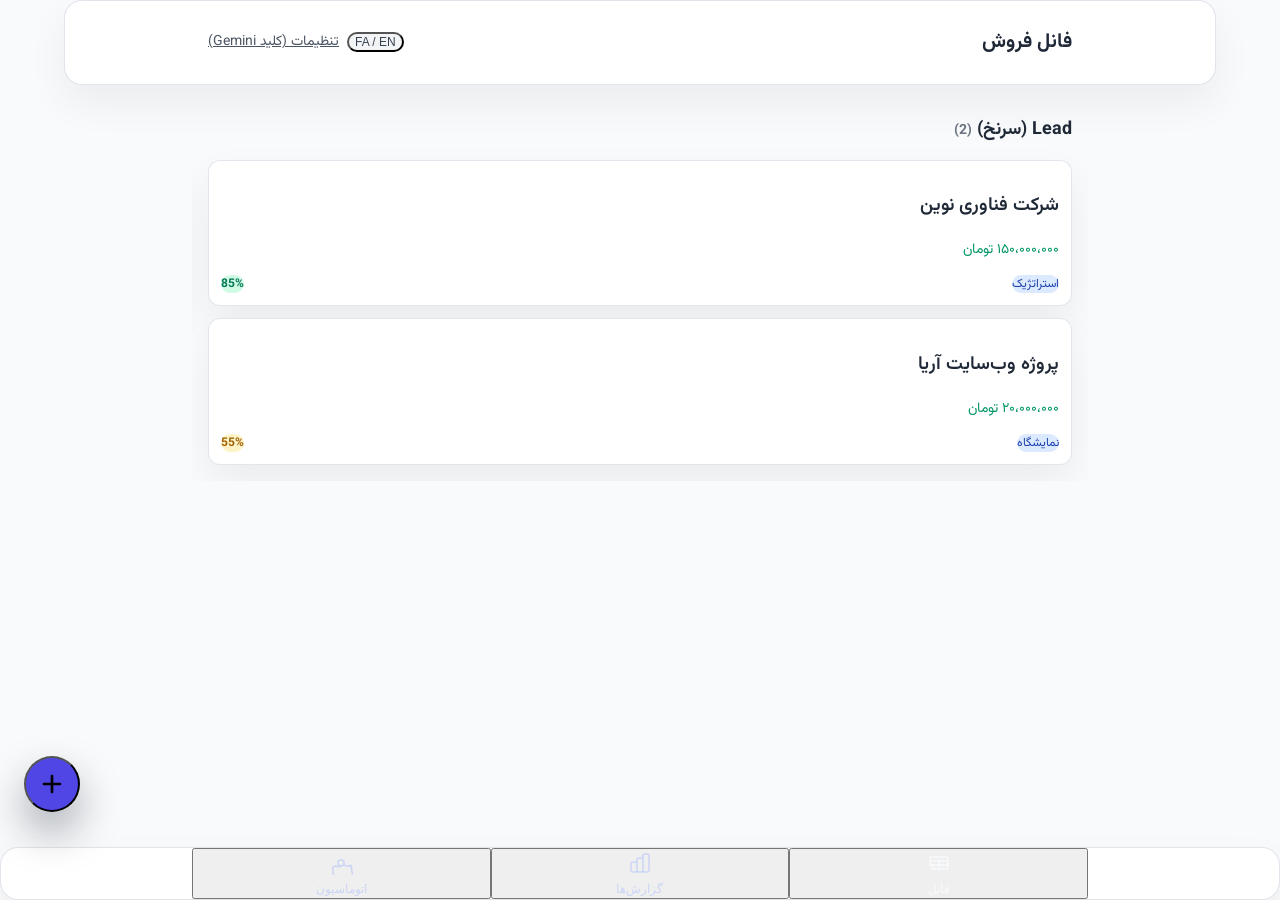
==== app.html @ be96ae7d "Update README.md to include detailed descriptions in Persian and English for Zeno CRM, highlighting " ====
<!DOCTYPE html>
<html lang="fa" dir="rtl">
<head>
    <meta charset="UTF-8">
    <meta name="viewport" content="width=device-width, initial-scale=1.0">
    <title>Zeno CRM</title>
    <link href="app.css" rel="stylesheet">
    <link href="https://fonts.googleapis.com/css2?family=Vazirmatn:wght@400;500;700&display=swap" rel="stylesheet">
</head>
<body class="bg-gray-50 text-gray-800">

    <div id="app" class="pb-20">
        <div id="main-app-view" class="page active">
            <header class="bg-white bg-white-80 backdrop-blur-sm sticky top-0 z-20 border-b border-gray-200">
                <div class="max-w-4xl mx-auto px-4 py-3 flex justify-between items-center">
                    <h1 id="header-title" class="text-xl font-bold text-gray-800">فانل فروش</h1>
                    <div class="flex items-center gap-2">
                        <button id="lang-toggle" class="text-xs px-2 py-1 rounded-full bg-gray-100 text-gray-700">
                            FA / EN
                        </button>
                        <a href="#" id="link-settings" class="text-sm text-gray-600 hover:text-gray-800">
                            تنظیمات (کلید Gemini)
                        </a>
                    </div>
                </div>
            </header>

            <main class="max-w-4xl mx-auto">
                <div id="page-funnel" class="page active">
                    <div class="kanban-container" id="kanban-container"></div>
                    <div class="flex justify-center mt-4 space-x-2 space-x-reverse" id="kanban-dots"></div>
                </div>
                <div id="page-reports" class="page">
                    <div class="p-4 space-y-8">
                        <div class="bg-white p-4 rounded-lg shadow-sm border"><h3 class="font-bold mb-4">فروش ماه جاری</h3><div class="chart-container"><canvas id="salesChart"></canvas></div><p id="reports-no-chart" class="text-sm text-gray-500" style="display:none;">نمودارها با Chart.js نمایش داده می‌شوند. فایل lib/chart.min.js را اضافه کنید.</p></div>
                        <div class="bg-white p-4 rounded-lg shadow-sm border"><h3 class="font-bold mb-4">دلایل شکست معاملات</h3><div class="chart-container"><canvas id="lossReasonChart"></canvas></div></div>
                        <div class="bg-white p-4 rounded-lg shadow-sm border"><h3 class="font-bold mb-4">مشتریان برتر</h3><div class="chart-container"><canvas id="topCustomersChart"></canvas></div></div>
                    </div>
                </div>
                <div id="page-automations" class="page">
                    <div class="p-4 space-y-6">
                        <div class="bg-white p-4 rounded-lg shadow-sm border">
                            <h3 class="font-bold text-lg mb-4">✨ دستیار هوشمند نوشتن</h3>
                            <p class="text-sm text-gray-600 mb-4">یک متن حرفه‌ای برای پیگیری مشتری از هوش مصنوعی دریافت کنید.</p>
                            <button id="generate-followup-btn" class="w-full bg-indigo-600 text-white font-semibold py-2 px-4 rounded-lg hover:bg-indigo-700 transition-colors">پیشنهاد متن پیگیری</button>
                            <div id="gemini-followup-output" class="mt-4 p-3 bg-gray-100 rounded-lg text-sm" style="display: none;"></div>
                        </div>
                    </div>
                </div>
            </main>

            <button id="fab-add-deal" class="fab bg-indigo-600 text-white w-14 h-14 rounded-full flex items-center justify-center hover:bg-indigo-700 transition-colors active:scale-95">
                <svg class="w-8 h-8" fill="none" stroke="currentColor" viewBox="0 0 24 24"><path stroke-linecap="round" stroke-linejoin="round" stroke-width="2" d="M12 6v6m0 0v6m0-6h6m-6 0H6"></path></svg>
            </button>

            <nav class="fixed bottom-0 right-0 left-0 bg-white bg-white-80 backdrop-blur-sm border-t border-gray-200 z-20">
                <div class="max-w-4xl mx-auto flex justify-around">
                    <button data-page="funnel" class="tab-button flex-1 py-2 px-1 text-center text-sm active-tab">
                        <svg class="tab-icon mx-auto" fill="none" viewBox="0 0 24 24" stroke="currentColor"><path stroke-linecap="round" stroke-linejoin="round" d="M3 10h18M3 14h18m-9-4v8m-7 0h14a2 2 0 002-2V8a2 2 0 00-2-2H5a2 2 0 00-2 2v4a2 2 0 002 2z"></path></svg>
                        <span class="mt-1 block">فانل</span>
                    </button>
                    <button data-page="reports" class="tab-button flex-1 py-2 px-1 text-center text-gray-500 text-sm">
                        <svg class="tab-icon mx-auto" fill="none" viewBox="0 0 24 24" stroke="currentColor"><path stroke-linecap="round" stroke-linejoin="round" d="M9 19v-6a2 2 0 00-2-2H5a2 2 0 00-2 2v6a2 2 0 002 2h2a2 2 0 002-2zm0 0V9a2 2 0 012-2h2a2 2 0 012 2v10m-6 0a2 2 0 002 2h2a2 2 0 002-2m0 0V5a2 2 0 012-2h2a2 2 0 012 2v14a2 2 0 01-2 2h-2a2 2 0 01-2-2z"></path></svg>
                        <span class="mt-1 block">گزارش‌ها</span>
                    </button>
                    <button data-page="automations" class="tab-button flex-1 py-2 px-1 text-center text-gray-500 text-sm">
                        <svg class="tab-icon mx-auto" fill="none" viewBox="0 0 24 24" stroke="currentColor"><path stroke-linecap="round" stroke-linejoin="round" d="M19.428 15.428a2 2 0 00-1.022-.547l-2.387-.477a6 6 0 00-3.86.517l-.318.158a6 6 0 01-3.86.517L6.05 15.21a2 2 0 00-1.806.547a2 2 0 00-.547 1.806l.477 2.387a6 6 0 00.517 3.86l.158.318a6 6 0 00.517 3.86l.477 2.387a2 2 0 001.806.547a2 2 0 001.022-.547l2.387-.477a6 6 0 003.86-.517l.318-.158a6 6 0 013.86-.517l2.387.477a2 2 0 001.806-.547a2 2 0 00.547-1.806l-.477-2.387a6 6 0 00-.517-3.86l-.158-.318a6 6 0 00-.517-3.86l-.477-2.387zM12 15a3 3 0 100-6 3 3 0 000 6z"></path></svg>
                        <span class="mt-1 block">اتوماسیون</span>
                    </button>
                </div>
            </nav>
        </div>

        <div id="deal-detail-page" class="page">
            <header class="bg-white bg-white-80 backdrop-blur-sm sticky top-0 z-20 border-b border-gray-200">
                <div class="max-w-4xl mx-auto px-4 py-3 flex justify-between items-center">
                    <h1 id="detail-header-title" class="text-xl font-bold text-gray-800 truncate"></h1>
                    <button id="back-to-funnel-btn" class="p-2 rounded-full hover:bg-gray-100">
                        <svg class="w-6 h-6 text-gray-600" fill="none" stroke="currentColor" viewBox="0 0 24 24"><path stroke-linecap="round" stroke-linejoin="round" stroke-width="2" d="M9 5l7 7-7 7"></path></svg>
                    </button>
                </div>
            </header>
            <main id="deal-detail-content" class="p-4 space-y-6 max-w-4xl mx-auto"></main>
        </div>
    </div>

    <div id="new-deal-modal" class="modal fixed inset-0 bg-black bg-opacity-50 z-40 justify-center items-end sm:items-center">
        <div class="bg-white w-full sm:w-96 sm:rounded-lg rounded-t-xl p-6 shadow-2xl">
            <h2 class="text-xl font-bold mb-4">معامله جدید 🪄</h2>
            <div id="step-1-input">
                <label class="block text-sm font-medium text-gray-700 mb-2">نام شرکت یا مشتری</label>
                <input type="text" id="company-name-input" class="w-full p-3 border border-gray-300 rounded-lg outline-none mb-4" placeholder="مثلاً: دیجی‌کالا">
                <button id="magic-fill-btn" class="w-full bg-indigo-600 text-white font-bold py-3 px-4 rounded-lg hover:bg-indigo-700 flex justify-center items-center gap-2">
                    <span>✨ تکمیل خودکار با هوش مصنوعی</span>
                </button>
            </div>
            <div id="step-2-form" style="display: none;" class="space-y-3">
                <div>
                    <label class="text-xs text-gray-500">نام شرکت</label>
                    <input type="text" id="new-deal-name" class="w-full p-2 border rounded bg-gray-100">
                </div>
                <div>
                    <label class="text-xs text-gray-500">وب‌سایت</label>
                    <input type="text" id="new-deal-website" class="w-full p-2 border rounded">
                </div>
                <div class="grid grid-cols-2 gap-2">
                    <div>
                        <label class="text-xs text-gray-500">صنعت</label>
                        <input type="text" id="new-deal-industry" class="w-full p-2 border rounded">
                    </div>
                    <div>
                        <label class="text-xs text-gray-500">تخمین ارزش</label>
                        <input type="text" id="new-deal-value" class="w-full p-2 border rounded text-green-600 font-bold">
                    </div>
                </div>
                <div>
                    <label class="text-xs text-gray-500">تلفن / آدرس</label>
                    <input type="text" id="new-deal-phone" class="w-full p-2 border rounded mb-1" placeholder="تلفن">
                    <input type="text" id="new-deal-address" class="w-full p-2 border rounded" placeholder="آدرس">
                </div>
                <button id="create-deal-btn" class="w-full bg-green-600 text-white font-bold py-3 px-4 rounded-lg hover:bg-green-700 mt-2">ثبت معامله</button>
            </div>
            <button id="close-modal-btn" class="absolute top-4 left-4 text-gray-500 hover:text-gray-800">
                <svg class="w-6 h-6" fill="none" stroke="currentColor" viewBox="0 0 24 24"><path stroke-linecap="round" stroke-linejoin="round" stroke-width="2" d="M6 18L18 6M6 6l12 12"></path></svg>
            </button>
        </div>
    </div>

    <div id="loading-spinner" class="fixed inset-0 bg-black bg-opacity-25 z-50 flex justify-center items-center" style="display: none;">
        <div class="spinner"></div>
    </div>

    <script src="app.js"></script>
</body>
</html>
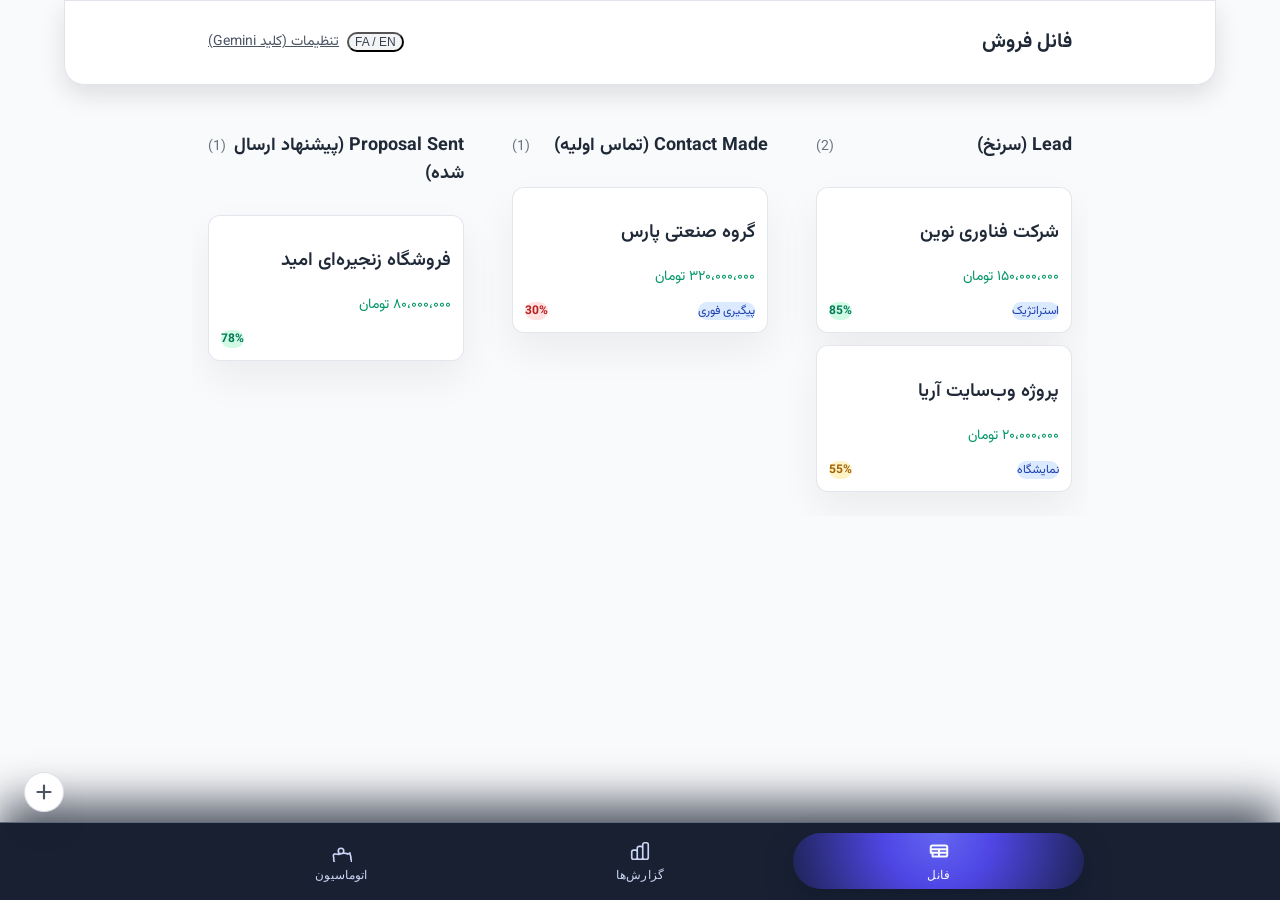
==== commit ac5b9084: "Refactor app styles and structure to enhance UI components and responsiveness. Updated kanban layout" ====
--- a/app.html
+++ b/app.html
@@ -11,7 +11,7 @@
 
     <div id="app" class="pb-20">
         <div id="main-app-view" class="page active">
-            <header class="bg-white bg-white-80 backdrop-blur-sm sticky top-0 z-20 border-b border-gray-200">
+            <header class="bg-white bg-white-80 backdrop-blur-sm sticky top-0 z-20 border-b border-gray-200 md-app-bar">
                 <div class="max-w-4xl mx-auto px-4 py-3 flex justify-between items-center">
                     <h1 id="header-title" class="text-xl font-bold text-gray-800">فانل فروش</h1>
                     <div class="flex items-center gap-2">
@@ -32,28 +32,28 @@
                 </div>
                 <div id="page-reports" class="page">
                     <div class="p-4 space-y-8">
-                        <div class="bg-white p-4 rounded-lg shadow-sm border"><h3 class="font-bold mb-4">فروش ماه جاری</h3><div class="chart-container"><canvas id="salesChart"></canvas></div><p id="reports-no-chart" class="text-sm text-gray-500" style="display:none;">نمودارها با Chart.js نمایش داده می‌شوند. فایل lib/chart.min.js را اضافه کنید.</p></div>
-                        <div class="bg-white p-4 rounded-lg shadow-sm border"><h3 class="font-bold mb-4">دلایل شکست معاملات</h3><div class="chart-container"><canvas id="lossReasonChart"></canvas></div></div>
-                        <div class="bg-white p-4 rounded-lg shadow-sm border"><h3 class="font-bold mb-4">مشتریان برتر</h3><div class="chart-container"><canvas id="topCustomersChart"></canvas></div></div>
+                        <div class="bg-white md-card p-4"><h3 class="font-bold mb-4">فروش ماه جاری</h3><div class="chart-container"><canvas id="salesChart"></canvas></div><p id="reports-no-chart" class="text-sm text-gray-500" style="display:none;">نمودارها با Chart.js نمایش داده می‌شوند. فایل lib/chart.min.js را اضافه کنید.</p></div>
+                        <div class="bg-white md-card p-4"><h3 class="font-bold mb-4">دلایل شکست معاملات</h3><div class="chart-container"><canvas id="lossReasonChart"></canvas></div></div>
+                        <div class="bg-white md-card p-4"><h3 class="font-bold mb-4">مشتریان برتر</h3><div class="chart-container"><canvas id="topCustomersChart"></canvas></div></div>
                     </div>
                 </div>
                 <div id="page-automations" class="page">
                     <div class="p-4 space-y-6">
-                        <div class="bg-white p-4 rounded-lg shadow-sm border">
+                        <div class="bg-white md-card p-4">
                             <h3 class="font-bold text-lg mb-4">✨ دستیار هوشمند نوشتن</h3>
-                            <p class="text-sm text-gray-600 mb-4">یک متن حرفه‌ای برای پیگیری مشتری از هوش مصنوعی دریافت کنید.</p>
-                            <button id="generate-followup-btn" class="w-full bg-indigo-600 text-white font-semibold py-2 px-4 rounded-lg hover:bg-indigo-700 transition-colors">پیشنهاد متن پیگیری</button>
+                            <p class="text-sm text-gray-600 mb-4 md-supporting-text">یک متن حرفه‌ای برای پیگیری مشتری از هوش مصنوعی دریافت کنید.</p>
+                            <button id="generate-followup-btn" class="w-full md-filled-button">پیشنهاد متن پیگیری</button>
                             <div id="gemini-followup-output" class="mt-4 p-3 bg-gray-100 rounded-lg text-sm" style="display: none;"></div>
                         </div>
                     </div>
                 </div>
             </main>
 
-            <button id="fab-add-deal" class="fab bg-indigo-600 text-white w-14 h-14 rounded-full flex items-center justify-center hover:bg-indigo-700 transition-colors active:scale-95">
+            <button id="fab-add-deal" class="fab bg-indigo-600 text-white w-14 h-14 rounded-full flex items-center justify-center hover:bg-indigo-700 transition-colors active:scale-95 md-icon-button surface">
                 <svg class="w-8 h-8" fill="none" stroke="currentColor" viewBox="0 0 24 24"><path stroke-linecap="round" stroke-linejoin="round" stroke-width="2" d="M12 6v6m0 0v6m0-6h6m-6 0H6"></path></svg>
             </button>
 
-            <nav class="fixed bottom-0 right-0 left-0 bg-white bg-white-80 backdrop-blur-sm border-t border-gray-200 z-20">
+            <nav class="bottom-nav fixed bottom-0 right-0 left-0 z-20">
                 <div class="max-w-4xl mx-auto flex justify-around">
                     <button data-page="funnel" class="tab-button flex-1 py-2 px-1 text-center text-sm active-tab">
                         <svg class="tab-icon mx-auto" fill="none" viewBox="0 0 24 24" stroke="currentColor"><path stroke-linecap="round" stroke-linejoin="round" d="M3 10h18M3 14h18m-9-4v8m-7 0h14a2 2 0 002-2V8a2 2 0 00-2-2H5a2 2 0 00-2 2v4a2 2 0 002 2z"></path></svg>
@@ -72,10 +72,10 @@
         </div>
 
         <div id="deal-detail-page" class="page">
-            <header class="bg-white bg-white-80 backdrop-blur-sm sticky top-0 z-20 border-b border-gray-200">
+            <header class="bg-white bg-white-80 backdrop-blur-sm sticky top-0 z-20 border-b border-gray-200 md-app-bar">
                 <div class="max-w-4xl mx-auto px-4 py-3 flex justify-between items-center">
                     <h1 id="detail-header-title" class="text-xl font-bold text-gray-800 truncate"></h1>
-                    <button id="back-to-funnel-btn" class="p-2 rounded-full hover:bg-gray-100">
+                    <button id="back-to-funnel-btn" class="md-icon-button surface">
                         <svg class="w-6 h-6 text-gray-600" fill="none" stroke="currentColor" viewBox="0 0 24 24"><path stroke-linecap="round" stroke-linejoin="round" stroke-width="2" d="M9 5l7 7-7 7"></path></svg>
                     </button>
                 </div>
@@ -84,41 +84,55 @@
         </div>
     </div>
 
-    <div id="new-deal-modal" class="modal fixed inset-0 bg-black bg-opacity-50 z-40 justify-center items-end sm:items-center">
-        <div class="bg-white w-full sm:w-96 sm:rounded-lg rounded-t-xl p-6 shadow-2xl">
+        <div id="new-deal-modal" class="modal fixed inset-0 bg-black bg-opacity-50 z-40 justify-center items-end sm:items-center">
+        <div class="bg-white md-card w-full sm:w-96 sm:rounded-lg rounded-t-xl p-6 shadow-2xl">
             <h2 class="text-xl font-bold mb-4">معامله جدید 🪄</h2>
             <div id="step-1-input">
                 <label class="block text-sm font-medium text-gray-700 mb-2">نام شرکت یا مشتری</label>
-                <input type="text" id="company-name-input" class="w-full p-3 border border-gray-300 rounded-lg outline-none mb-4" placeholder="مثلاً: دیجی‌کالا">
-                <button id="magic-fill-btn" class="w-full bg-indigo-600 text-white font-bold py-3 px-4 rounded-lg hover:bg-indigo-700 flex justify-center items-center gap-2">
+                <div class="md-text-field mb-4">
+                    <input type="text" id="company-name-input" placeholder="مثلاً: دیجی‌کالا">
+                </div>
+                <button id="magic-fill-btn" class="w-full md-filled-button flex justify-center items-center gap-2">
                     <span>✨ تکمیل خودکار با هوش مصنوعی</span>
                 </button>
             </div>
             <div id="step-2-form" style="display: none;" class="space-y-3">
                 <div>
                     <label class="text-xs text-gray-500">نام شرکت</label>
-                    <input type="text" id="new-deal-name" class="w-full p-2 border rounded bg-gray-100">
+                    <div class="md-text-field">
+                        <input type="text" id="new-deal-name">
+                    </div>
                 </div>
                 <div>
                     <label class="text-xs text-gray-500">وب‌سایت</label>
-                    <input type="text" id="new-deal-website" class="w-full p-2 border rounded">
+                    <div class="md-text-field">
+                        <input type="text" id="new-deal-website">
+                    </div>
                 </div>
                 <div class="grid grid-cols-2 gap-2">
                     <div>
                         <label class="text-xs text-gray-500">صنعت</label>
-                        <input type="text" id="new-deal-industry" class="w-full p-2 border rounded">
+                        <div class="md-text-field">
+                            <input type="text" id="new-deal-industry">
+                        </div>
                     </div>
                     <div>
                         <label class="text-xs text-gray-500">تخمین ارزش</label>
-                        <input type="text" id="new-deal-value" class="w-full p-2 border rounded text-green-600 font-bold">
+                        <div class="md-text-field">
+                            <input type="text" id="new-deal-value" class="text-green-600 font-bold">
+                        </div>
                     </div>
                 </div>
                 <div>
                     <label class="text-xs text-gray-500">تلفن / آدرس</label>
-                    <input type="text" id="new-deal-phone" class="w-full p-2 border rounded mb-1" placeholder="تلفن">
-                    <input type="text" id="new-deal-address" class="w-full p-2 border rounded" placeholder="آدرس">
+                    <div class="md-text-field mb-1">
+                        <input type="text" id="new-deal-phone" placeholder="تلفن">
+                    </div>
+                    <div class="md-text-field">
+                        <input type="text" id="new-deal-address" placeholder="آدرس">
+                    </div>
                 </div>
-                <button id="create-deal-btn" class="w-full bg-green-600 text-white font-bold py-3 px-4 rounded-lg hover:bg-green-700 mt-2">ثبت معامله</button>
+                <button id="create-deal-btn" class="w-full md-filled-button mt-2">ثبت معامله</button>
             </div>
             <button id="close-modal-btn" class="absolute top-4 left-4 text-gray-500 hover:text-gray-800">
                 <svg class="w-6 h-6" fill="none" stroke="currentColor" viewBox="0 0 24 24"><path stroke-linecap="round" stroke-linejoin="round" stroke-width="2" d="M6 18L18 6M6 6l12 12"></path></svg>
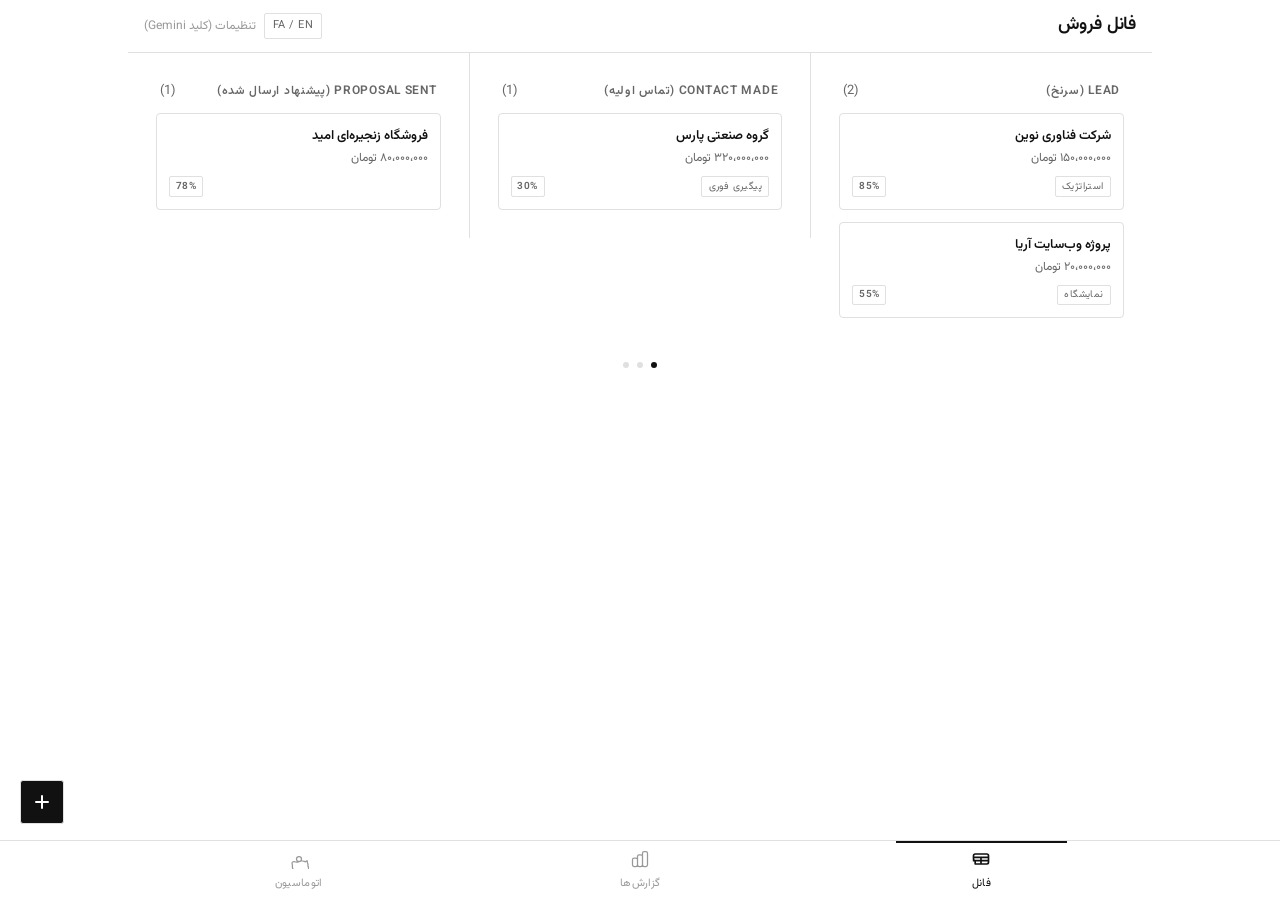
==== commit e6288df6: "feat: implement custom charting library and expand dashboard with new KPI metrics and report panels" ====
--- a/app.html
+++ b/app.html
@@ -7,7 +7,7 @@
     <link href="app.css" rel="stylesheet">
     <link href="https://fonts.googleapis.com/css2?family=Vazirmatn:wght@400;500;700&display=swap" rel="stylesheet">
 </head>
-<body class="bg-gray-50 text-gray-800">
+<body>
 
     <div id="app" class="pb-20">
         <div id="main-app-view" class="page active">
@@ -32,25 +32,139 @@
                 </div>
                 <div id="page-reports" class="page">
                     <div class="p-4 space-y-8">
-                        <div class="bg-white md-card p-4"><h3 class="font-bold mb-4">فروش ماه جاری</h3><div class="chart-container"><canvas id="salesChart"></canvas></div><p id="reports-no-chart" class="text-sm text-gray-500" style="display:none;">نمودارها با Chart.js نمایش داده می‌شوند. فایل lib/chart.min.js را اضافه کنید.</p></div>
-                        <div class="bg-white md-card p-4"><h3 class="font-bold mb-4">دلایل شکست معاملات</h3><div class="chart-container"><canvas id="lossReasonChart"></canvas></div></div>
-                        <div class="bg-white md-card p-4"><h3 class="font-bold mb-4">مشتریان برتر</h3><div class="chart-container"><canvas id="topCustomersChart"></canvas></div></div>
+                        <p id="reports-no-chart" class="text-sm text-gray-500" style="display:none;">در صورت عدم نمایش نمودارها، یک بار صفحه را مجدداً بارگذاری کنید.</p>
+
+                        <!-- KPI Summary Cards -->
+                        <div class="kpi-grid" id="kpi-grid">
+                            <div class="kpi-card">
+                                <span class="kpi-label" id="kpi-label-pipeline">ارزش کل پایپلاین</span>
+                                <span class="kpi-value" id="kpi-pipeline-value">—</span>
+                                <span class="kpi-sub" id="kpi-pipeline-sub"></span>
+                            </div>
+                            <div class="kpi-card">
+                                <span class="kpi-label" id="kpi-label-deals">معاملات فعال</span>
+                                <span class="kpi-value" id="kpi-active-deals">—</span>
+                                <span class="kpi-sub" id="kpi-deals-sub"></span>
+                            </div>
+                            <div class="kpi-card">
+                                <span class="kpi-label" id="kpi-label-avg">میانگین ارزش معامله</span>
+                                <span class="kpi-value" id="kpi-avg-value">—</span>
+                                <span class="kpi-sub" id="kpi-avg-sub"></span>
+                            </div>
+                            <div class="kpi-card">
+                                <span class="kpi-label" id="kpi-label-winrate">نرخ برد</span>
+                                <span class="kpi-value" id="kpi-win-rate">—</span>
+                                <span class="kpi-sub" id="kpi-winrate-sub"></span>
+                            </div>
+                        </div>
+
+                        <!-- Row 1: Funnel Value + Deal Distribution -->
+                        <div class="reports-row">
+                            <div class="bg-white md-card p-4 report-card-half">
+                                <h3 class="report-card-title" id="report-title-funnel">ارزش معاملات در مراحل فانل</h3>
+                                <div class="chart-container"><canvas id="salesChart"></canvas></div>
+                            </div>
+                            <div class="bg-white md-card p-4 report-card-half">
+                                <h3 class="report-card-title" id="report-title-dist">توزیع معاملات در مراحل</h3>
+                                <div class="chart-container"><canvas id="lossReasonChart"></canvas></div>
+                            </div>
+                        </div>
+
+                        <!-- Row 2: Top Customers + Conversion Rate -->
+                        <div class="reports-row">
+                            <div class="bg-white md-card p-4 report-card-half">
+                                <h3 class="report-card-title" id="report-title-customers">مشتریان برتر بر اساس ارزش</h3>
+                                <div class="chart-container"><canvas id="topCustomersChart"></canvas></div>
+                            </div>
+                            <div class="bg-white md-card p-4 report-card-half">
+                                <h3 class="report-card-title" id="report-title-conversion">نرخ تبدیل مراحل فانل</h3>
+                                <div class="chart-container"><canvas id="conversionChart"></canvas></div>
+                            </div>
+                        </div>
+
+                        <!-- Row 3: Activity Breakdown + Monthly Trend -->
+                        <div class="reports-row">
+                            <div class="bg-white md-card p-4 report-card-half">
+                                <h3 class="report-card-title" id="report-title-activity">تحلیل فعالیت‌ها</h3>
+                                <div class="chart-container"><canvas id="activityChart"></canvas></div>
+                            </div>
+                            <div class="bg-white md-card p-4 report-card-half">
+                                <h3 class="report-card-title" id="report-title-trend">روند ماهانه ورود سرنخ</h3>
+                                <div class="chart-container"><canvas id="trendChart"></canvas></div>
+                            </div>
+                        </div>
+
+                        <!-- Row 4: Win/Loss + Stage Aging -->
+                        <div class="reports-row">
+                            <div class="bg-white md-card p-4 report-card-half">
+                                <h3 class="report-card-title" id="report-title-winloss">نسبت برد / باخت</h3>
+                                <div class="chart-container"><canvas id="winLossChart"></canvas></div>
+                            </div>
+                            <div class="bg-white md-card p-4 report-card-half">
+                                <h3 class="report-card-title" id="report-title-aging">میانگین مدت ماندگاری در هر مرحله</h3>
+                                <div class="chart-container"><canvas id="agingChart"></canvas></div>
+                            </div>
+                        </div>
+
+                        <!-- Owner Performance Table -->
+                        <div class="bg-white md-card p-4">
+                            <h3 class="report-card-title" id="report-title-owner">عملکرد اعضای تیم</h3>
+                            <div class="report-table-wrap">
+                                <table class="report-table" id="owner-performance-table">
+                                    <thead>
+                                        <tr>
+                                            <th id="th-owner-name">نام</th>
+                                            <th id="th-owner-deals">تعداد معاملات</th>
+                                            <th id="th-owner-value">ارزش کل</th>
+                                            <th id="th-owner-avg-prob">میانگین احتمال</th>
+                                        </tr>
+                                    </thead>
+                                    <tbody id="owner-performance-body"></tbody>
+                                </table>
+                            </div>
+                        </div>
+
                     </div>
                 </div>
                 <div id="page-automations" class="page">
                     <div class="p-4 space-y-6">
                         <div class="bg-white md-card p-4">
-                            <h3 class="font-bold text-lg mb-4">✨ دستیار هوشمند نوشتن</h3>
+                            <h3 class="font-bold text-lg mb-4">دستیار هوشمند نوشتن</h3>
                             <p class="text-sm text-gray-600 mb-4 md-supporting-text">یک متن حرفه‌ای برای پیگیری مشتری از هوش مصنوعی دریافت کنید.</p>
                             <button id="generate-followup-btn" class="w-full md-filled-button">پیشنهاد متن پیگیری</button>
                             <div id="gemini-followup-output" class="mt-4 p-3 bg-gray-100 rounded-lg text-sm" style="display: none;"></div>
                         </div>
+
+                        <!-- Bale Automation Card -->
+                        <div class="bg-white md-card p-4" id="bale-auto-card" style="display: none;">
+                            <h3 class="font-bold text-lg mb-4" id="bale-auto-title">ارسال سریع پیام بله</h3>
+                            <div class="space-y-4">
+                                <div>
+                                    <label class="text-xs text-gray-500 block mb-1" id="bale-auto-select-label">انتخاب معامله / مشتری</label>
+                                    <select id="bale-auto-deal-select" class="w-full text-sm border border-gray-200 rounded p-1.5 focus:border-indigo-600 focus:outline-none bg-white">
+                                        <option value="" id="bale-auto-option-default">-- انتخاب کنید --</option>
+                                    </select>
+                                </div>
+                                <div>
+                                    <label class="text-xs text-gray-500 block mb-1" id="bale-auto-phone-label">شماره تلفن</label>
+                                    <input type="text" id="bale-auto-phone" class="w-full text-sm border border-gray-200 rounded p-1.5 focus:border-indigo-600 focus:outline-none">
+                                </div>
+                                <div>
+                                    <label class="text-xs text-gray-500 block mb-1" id="bale-auto-text-label">متن پیام</label>
+                                    <textarea id="bale-auto-text" rows="3" class="w-full text-sm border border-gray-200 rounded p-1.5 focus:border-indigo-600 focus:outline-none"></textarea>
+                                </div>
+                                <div>
+                                    <button id="bale-auto-send-btn" class="w-full md-filled-button">ارسال پیام</button>
+                                    <div id="bale-auto-status" class="text-xs mt-2 p-2.5 rounded-lg" style="display: none;"></div>
+                                </div>
+                            </div>
+                        </div>
                     </div>
                 </div>
             </main>
 
-            <button id="fab-add-deal" class="fab bg-indigo-600 text-white w-14 h-14 rounded-full flex items-center justify-center hover:bg-indigo-700 transition-colors active:scale-95 md-icon-button surface">
-                <svg class="w-8 h-8" fill="none" stroke="currentColor" viewBox="0 0 24 24"><path stroke-linecap="round" stroke-linejoin="round" stroke-width="2" d="M12 6v6m0 0v6m0-6h6m-6 0H6"></path></svg>
+            <button id="fab-add-deal" class="fab flex items-center justify-center">
+                <svg class="w-6 h-6" fill="none" stroke="currentColor" viewBox="0 0 24 24"><path stroke-linecap="round" stroke-linejoin="round" stroke-width="2" d="M12 6v6m0 0v6m0-6h6m-6 0H6"></path></svg>
             </button>
 
             <nav class="bottom-nav fixed bottom-0 right-0 left-0 z-20">
@@ -86,14 +200,14 @@
 
         <div id="new-deal-modal" class="modal fixed inset-0 bg-black bg-opacity-50 z-40 justify-center items-end sm:items-center">
         <div class="bg-white md-card w-full sm:w-96 sm:rounded-lg rounded-t-xl p-6 shadow-2xl">
-            <h2 class="text-xl font-bold mb-4">معامله جدید 🪄</h2>
+            <h2 class="text-xl font-bold mb-4">معامله جدید</h2>
             <div id="step-1-input">
                 <label class="block text-sm font-medium text-gray-700 mb-2">نام شرکت یا مشتری</label>
                 <div class="md-text-field mb-4">
                     <input type="text" id="company-name-input" placeholder="مثلاً: دیجی‌کالا">
                 </div>
                 <button id="magic-fill-btn" class="w-full md-filled-button flex justify-center items-center gap-2">
-                    <span>✨ تکمیل خودکار با هوش مصنوعی</span>
+                    <span>تکمیل خودکار با هوش مصنوعی</span>
                 </button>
             </div>
             <div id="step-2-form" style="display: none;" class="space-y-3">
@@ -144,6 +258,7 @@
         <div class="spinner"></div>
     </div>
 
+    <script src="lib/chart.min.js"></script>
     <script src="app.js"></script>
 </body>
 </html>
--- a/app.css
+++ b/app.css
@@ -0,0 +1,829 @@
+/* ═══════════════════════════════════════════════════════
+   Zeno CRM — Minimalist Black & White
+   ═══════════════════════════════════════════════════════ */
+
+/* ── Reset ────────────────────────────────────────────── */
+*, *::before, *::after { box-sizing: border-box; margin: 0; padding: 0; font-family: inherit; }
+
+:root {
+  --c-bg:      #ffffff;
+  --c-surface: #ffffff;
+  --c-border:  #e0e0e0;
+  --c-text:    #111111;
+  --c-text-2:  #666666;
+  --c-text-3:  #999999;
+  --c-accent:  #111111;
+  --c-muted:   #f5f5f5;
+  --c-danger:  #cc0000;
+  --c-success: #111111;
+  --font:      'Vazirmatn', system-ui, -apple-system, sans-serif;
+  --mono:      'Vazirmatn', system-ui, sans-serif;
+}
+
+/* ── Base ─────────────────────────────────────────────── */
+body {
+  font-family: var(--font);
+  background: var(--c-bg);
+  color: var(--c-text);
+  -webkit-tap-highlight-color: transparent;
+  -webkit-font-smoothing: antialiased;
+  line-height: 1.55;
+  font-size: 14px;
+}
+
+#app {
+  max-width: 64rem;
+  margin: 0 auto;
+}
+
+/* ── Page routing ─────────────────────────────────────── */
+.page { display: none; }
+.page.active { display: block; }
+.pb-20 { padding-bottom: 4.5rem; }
+
+/* ── Header / App bar ─────────────────────────────────── */
+header {
+  background: var(--c-bg);
+  border-bottom: 1px solid var(--c-border);
+  position: sticky;
+  top: 0;
+  z-index: 20;
+}
+
+.md-app-bar {
+  box-shadow: none;
+  border-radius: 0;
+}
+
+.bg-white-80 { background: var(--c-bg); }
+.backdrop-blur-sm { backdrop-filter: none; }
+.sticky { position: sticky; }
+.top-0 { top: 0; }
+
+.max-w-4xl { max-width: 64rem; }
+.mx-auto { margin-left: auto; margin-right: auto; }
+.px-4 { padding-left: 1rem; padding-right: 1rem; }
+.py-3 { padding-top: 0.75rem; padding-bottom: 0.75rem; }
+
+.flex { display: flex; }
+.flex-1 { flex: 1 1 0%; }
+.items-center { align-items: center; }
+.items-start { align-items: flex-start; }
+.items-end { align-items: flex-end; }
+.justify-between { justify-content: space-between; }
+.justify-center { justify-content: center; }
+.justify-around { justify-content: space-around; }
+.gap-2 { gap: 0.5rem; }
+.gap-4 { gap: 1rem; }
+
+/* ── Typography ───────────────────────────────────────── */
+.text-xl { font-size: 1.125rem; letter-spacing: -0.01em; }
+.text-lg { font-size: 1rem; }
+.text-sm { font-size: 0.8125rem; }
+.text-xs { font-size: 0.6875rem; text-transform: uppercase; letter-spacing: 0.06em; }
+.font-bold { font-weight: 600; }
+.font-semibold { font-weight: 600; }
+.font-medium { font-weight: 500; }
+.truncate { overflow: hidden; text-overflow: ellipsis; white-space: nowrap; }
+.text-center { text-align: center; }
+.text-left { text-align: left; }
+.whitespace-nowrap { white-space: nowrap; }
+.line-through { text-decoration: line-through; }
+.block { display: block; }
+
+/* ── Color tokens (all monochrome) ────────────────────── */
+.bg-white { background: var(--c-surface); }
+.bg-gray-50 { background: var(--c-bg); }
+.bg-gray-100 { background: var(--c-muted); }
+.bg-black { background: #000; }
+.bg-indigo-600 { background: var(--c-accent); }
+.bg-indigo-50 { background: var(--c-muted); }
+.bg-indigo-100 { background: var(--c-muted); }
+.bg-green-600 { background: var(--c-accent); }
+.bg-blue-100 { background: var(--c-muted); }
+.bg-green-100 { background: var(--c-muted); }
+.bg-yellow-100 { background: var(--c-muted); }
+.bg-red-100 { background: var(--c-muted); }
+.bg-opacity-50 { background-color: rgba(0,0,0,0.4); }
+.bg-opacity-25 { background-color: rgba(0,0,0,0.15); }
+
+.text-gray-500 { color: var(--c-text-2); }
+.text-gray-600 { color: var(--c-text-2); }
+.text-gray-700 { color: var(--c-text); }
+.text-gray-800 { color: var(--c-text); }
+.text-green-600 { color: var(--c-text); }
+.text-green-700 { color: var(--c-text); }
+.text-red-600 { color: var(--c-danger); }
+.text-red-700 { color: var(--c-text); }
+.text-blue-800 { color: var(--c-text); }
+.text-yellow-700 { color: var(--c-text); }
+.text-indigo-800 { color: var(--c-text); }
+
+/* ── Spacing ──────────────────────────────────────────── */
+.p-2 { padding: 0.5rem; }
+.p-3 { padding: 0.75rem; }
+.p-4 { padding: 1rem; }
+.p-6 { padding: 1.5rem; }
+.mb-1 { margin-bottom: 0.25rem; }
+.mb-2 { margin-bottom: 0.5rem; }
+.mb-3 { margin-bottom: 0.75rem; }
+.mb-4 { margin-bottom: 1rem; }
+.mt-1 { margin-top: 0.25rem; }
+.mt-2 { margin-top: 0.5rem; }
+.mt-4 { margin-top: 1rem; }
+.mt-6 { margin-top: 1.5rem; }
+.pt-1 { padding-top: 0.25rem; }
+.pt-4 { padding-top: 1rem; }
+.-mb-px { margin-bottom: -1px; }
+.my-3 { margin-top: 0.75rem; margin-bottom: 0.75rem; }
+
+.space-y-3 > * + * { margin-top: 0.75rem; }
+.space-y-4 > * + * { margin-top: 1rem; }
+.space-y-6 > * + * { margin-top: 1.5rem; }
+.space-y-8 > * + * { margin-top: 2rem; }
+.space-x-1 > * + * { margin-right: 0.25rem; }
+.space-x-2 > * + * { margin-right: 0.5rem; }
+.space-x-3 > * + * { margin-right: 0.75rem; }
+.space-x-4 > * + * { margin-right: 1rem; }
+.space-x-reverse { direction: rtl; }
+.space-x-reverse > * { direction: ltr; }
+
+.grid { display: grid; }
+.grid-cols-2 { grid-template-columns: repeat(2, 1fr); }
+
+/* ── Z-index ──────────────────────────────────────────── */
+.z-20 { z-index: 20; }
+.z-30 { z-index: 30; }
+.z-40 { z-index: 40; }
+.z-50 { z-index: 50; }
+
+/* ── Borders ──────────────────────────────────────────── */
+.border { border: 1px solid var(--c-border); }
+.border-b { border-bottom: 1px solid var(--c-border); }
+.border-t { border-top: 1px solid var(--c-border); }
+.border-gray-200 { border-color: var(--c-border); }
+.border-gray-300 { border-color: var(--c-border); }
+
+/* ── Radius — deliberately flat ───────────────────────── */
+.rounded { border-radius: 3px; }
+.rounded-lg { border-radius: 4px; }
+.rounded-full { border-radius: 9999px; }
+.rounded-t-xl { border-top-left-radius: 6px; border-top-right-radius: 6px; }
+
+/* ── Shadows — none ───────────────────────────────────── */
+.shadow-sm { box-shadow: none; }
+.shadow-2xl { box-shadow: none; }
+
+/* ── Sizing ───────────────────────────────────────────── */
+.w-full { width: 100%; }
+.w-2 { width: 0.5rem; }
+.h-2 { height: 0.5rem; }
+.w-5 { width: 1.25rem; }
+.h-5 { height: 1.25rem; }
+.w-6 { width: 1.5rem; }
+.h-6 { height: 1.5rem; }
+.w-8 { width: 2rem; }
+.w-14 { width: 3rem; }
+.h-14 { height: 3rem; }
+.cursor-pointer { cursor: pointer; }
+.outline-none { outline: none; }
+
+/* ── Transitions — subtle ─────────────────────────────── */
+.transition-colors { transition: color 0.12s ease, background-color 0.12s ease; }
+.transition-all { transition: all 0.12s ease; }
+.duration-200 { transition-duration: 0.12s; }
+.duration-300 { transition-duration: 0.15s; }
+
+/* ── Position helpers ─────────────────────────────────── */
+.fixed { position: fixed; }
+.absolute { position: absolute; }
+.inset-0 { top: 0; right: 0; bottom: 0; left: 0; }
+.top-4 { top: 1rem; }
+.left-4 { left: 1rem; }
+.right-0 { right: 0; }
+.left-0 { left: 0; }
+.bottom-0 { bottom: 0; }
+
+/* ── Hover helpers ────────────────────────────────────── */
+.hover\:bg-gray-100:hover { background: var(--c-muted); }
+.hover\:bg-indigo-700:hover { background: #333; }
+.hover\:bg-indigo-100:hover { background: var(--c-muted); }
+.hover\:bg-green-700:hover { background: #333; }
+.hover\:text-gray-600:hover { color: var(--c-text-2); }
+.focus\:ring-indigo-500:focus { box-shadow: 0 0 0 1px var(--c-accent); }
+.focus\:ring-2:focus { outline: none; }
+.focus\:border-indigo-500:focus { border-color: var(--c-accent); }
+
+/* ── Responsive ───────────────────────────────────────── */
+.sm\:w-96 { width: 100%; }
+@media (min-width: 640px) {
+  .sm\:w-96 { width: 24rem; }
+  .sm\:rounded-lg { border-radius: 4px; }
+  .sm\:items-center { align-items: center; }
+}
+
+/* ══════════════════════════════════════════════════════════
+   COMPONENT STYLES — Minimal
+   ══════════════════════════════════════════════════════════ */
+
+/* ── Bottom navigation ────────────────────────────────── */
+.bottom-nav {
+  background: var(--c-bg);
+  border-top: 1px solid var(--c-border);
+  backdrop-filter: none;
+  box-shadow: none;
+  padding-top: 0;
+  padding-bottom: env(safe-area-inset-bottom, 0px);
+}
+
+.bottom-nav .tab-button {
+  position: relative;
+  display: flex;
+  flex-direction: column;
+  align-items: center;
+  justify-content: center;
+  gap: 0.1rem;
+  margin: 0;
+  padding: 0.5rem 0.75rem;
+  border-radius: 0;
+  color: var(--c-text-3);
+  background: transparent;
+  border: none;
+  cursor: pointer;
+  transition: color 0.12s ease;
+}
+
+.bottom-nav .tab-button:hover {
+  color: var(--c-text-2);
+}
+
+.bottom-nav .tab-button .tab-icon {
+  width: 20px;
+  height: 20px;
+  stroke-width: 1.5;
+}
+
+.bottom-nav .tab-button span {
+  font-size: 0.6875rem;
+  letter-spacing: 0.03em;
+  text-transform: none;
+}
+
+.bottom-nav .tab-button.active-tab {
+  color: var(--c-text);
+  background: transparent;
+  box-shadow: none;
+}
+
+.bottom-nav .tab-button.active-tab::after {
+  content: '';
+  position: absolute;
+  top: 0;
+  left: 25%;
+  right: 25%;
+  height: 2px;
+  background: var(--c-text);
+}
+
+.bottom-nav .tab-button.active-tab .tab-icon {
+  stroke-width: 2;
+}
+
+.tab-icon { width: 20px; height: 20px; stroke-width: 1.5; }
+.active-tab { color: var(--c-text); }
+
+/* ── Kanban board ─────────────────────────────────────── */
+.kanban-container {
+  display: flex;
+  align-items: flex-start;
+  gap: 0;
+  overflow-x: auto;
+  padding: 0;
+  scrollbar-width: none;
+  -ms-overflow-style: none;
+}
+.kanban-container::-webkit-scrollbar { display: none; }
+
+.kanban-stage {
+  flex: 0 0 18rem;
+  max-width: 20rem;
+  border-left: 1px solid var(--c-border);
+}
+.kanban-stage:first-child { border-left: none; }
+
+[dir="rtl"] .kanban-stage { border-left: none; border-right: 1px solid var(--c-border); }
+[dir="rtl"] .kanban-stage:first-child { border-right: none; }
+
+@media (min-width: 960px) {
+  .kanban-stage {
+    flex: 1 0 0;
+    max-width: none;
+  }
+}
+
+.kanban-stage-header {
+  display: flex;
+  align-items: baseline;
+  justify-content: space-between;
+  margin-bottom: 0.75rem;
+  padding: 0.75rem 1rem 0;
+}
+
+.kanban-stage-header h2 {
+  font-size: 0.75rem;
+  font-weight: 600;
+  text-transform: uppercase;
+  letter-spacing: 0.06em;
+  color: var(--c-text-2);
+}
+
+.kanban-stage-body {
+  min-height: 3rem;
+  padding: 0 0.75rem 0.75rem;
+}
+
+.kanban-stage.drop-target {
+  background: var(--c-muted);
+}
+
+/* ── Deal cards ───────────────────────────────────────── */
+.deal-card {
+  background: var(--c-surface);
+  border: 1px solid var(--c-border);
+  border-radius: 4px;
+  padding: 0.75rem;
+  cursor: pointer;
+  transition: border-color 0.12s ease;
+  box-shadow: none;
+}
+
+.deal-card:hover {
+  border-color: var(--c-text);
+  transform: none;
+  box-shadow: none;
+}
+
+.deal-card.dragging {
+  opacity: 0.5;
+  border-color: var(--c-text);
+  transform: none;
+  box-shadow: none;
+}
+
+.deal-card h3 {
+  font-size: 0.8125rem;
+  font-weight: 600;
+  margin-bottom: 0.2rem;
+}
+
+.deal-card .text-green-600,
+.deal-card .text-sm {
+  font-size: 0.75rem;
+  color: var(--c-text-2);
+}
+
+/* ── Charts ───────────────────────────────────────────── */
+.chart-container {
+  position: relative;
+  width: 100%;
+  max-width: 600px;
+  margin: 0 auto;
+  height: 260px;
+  max-height: 300px;
+  background: transparent;
+  border-radius: 0;
+  padding: 0.5rem 0;
+  box-shadow: none;
+}
+
+/* ── KPI Grid ────────────────────────────────────────── */
+.kpi-grid {
+  display: grid;
+  grid-template-columns: repeat(4, 1fr);
+  gap: 0.75rem;
+}
+
+@media (max-width: 640px) {
+  .kpi-grid {
+    grid-template-columns: repeat(2, 1fr);
+  }
+}
+
+.kpi-card {
+  display: flex;
+  flex-direction: column;
+  align-items: center;
+  justify-content: center;
+  padding: 1rem 0.75rem;
+  border: 1px solid var(--c-border);
+  border-radius: 4px;
+  background: var(--c-surface);
+  text-align: center;
+  gap: 0.25rem;
+}
+
+.kpi-label {
+  font-size: 0.6875rem;
+  text-transform: uppercase;
+  letter-spacing: 0.06em;
+  color: var(--c-text-3);
+  font-weight: 500;
+}
+
+.kpi-value {
+  font-size: 1.5rem;
+  font-weight: 700;
+  color: var(--c-text);
+  letter-spacing: -0.02em;
+  font-family: var(--mono);
+}
+
+.kpi-sub {
+  font-size: 0.6875rem;
+  color: var(--c-text-3);
+}
+
+/* ── Reports Row (2-col layout) ──────────────────────── */
+.reports-row {
+  display: grid;
+  grid-template-columns: 1fr 1fr;
+  gap: 0.75rem;
+}
+
+@media (max-width: 640px) {
+  .reports-row {
+    grid-template-columns: 1fr;
+  }
+}
+
+.report-card-half {
+  min-width: 0;
+}
+
+.report-card-title {
+  font-size: 0.8125rem;
+  font-weight: 600;
+  color: var(--c-text);
+  margin-bottom: 0.75rem;
+  letter-spacing: -0.005em;
+}
+
+/* ── Report Table ────────────────────────────────────── */
+.report-table-wrap {
+  overflow-x: auto;
+}
+
+.report-table {
+  width: 100%;
+  border-collapse: collapse;
+  font-size: 0.8125rem;
+}
+
+.report-table th {
+  text-align: right;
+  padding: 0.5rem 0.75rem;
+  font-weight: 600;
+  font-size: 0.6875rem;
+  text-transform: uppercase;
+  letter-spacing: 0.06em;
+  color: var(--c-text-3);
+  border-bottom: 1px solid var(--c-border);
+  white-space: nowrap;
+}
+
+[dir="ltr"] .report-table th {
+  text-align: left;
+}
+
+.report-table td {
+  padding: 0.5rem 0.75rem;
+  border-bottom: 1px solid var(--c-muted);
+  color: var(--c-text);
+  font-family: var(--mono);
+}
+
+.report-table tbody tr:last-child td {
+  border-bottom: none;
+}
+
+.report-table tbody tr:hover {
+  background: var(--c-muted);
+}
+
+/* ── Material cards ───────────────────────────────────── */
+.md-card {
+  background: var(--c-surface);
+  border: 1px solid var(--c-border);
+  border-radius: 4px;
+  box-shadow: none;
+}
+
+.md-card-tonal {
+  background: var(--c-muted);
+  border-color: transparent;
+}
+
+.md-section-spacing {
+  margin-top: 1.25rem;
+  margin-bottom: 1.25rem;
+}
+
+.md-supporting-text {
+  font-size: 0.75rem;
+  color: var(--c-text-3);
+}
+
+/* ── Buttons ──────────────────────────────────────────── */
+.md-filled-button,
+.md-tonal-button,
+.md-outlined-button {
+  display: inline-flex;
+  align-items: center;
+  justify-content: center;
+  gap: 0.35rem;
+  border-radius: 3px;
+  padding: 0.55rem 1.1rem;
+  font-size: 0.8125rem;
+  font-weight: 500;
+  border: none;
+  cursor: pointer;
+  transition: background-color 0.1s ease, color 0.1s ease;
+}
+
+.md-filled-button {
+  background: var(--c-accent);
+  color: #fff;
+  box-shadow: none;
+}
+.md-filled-button:hover {
+  background: #333;
+  box-shadow: none;
+}
+
+.md-tonal-button {
+  background: var(--c-muted);
+  color: var(--c-text);
+  box-shadow: none;
+}
+.md-tonal-button:hover {
+  background: #e8e8e8;
+}
+
+.md-outlined-button {
+  background: transparent;
+  color: var(--c-text);
+  border: 1px solid var(--c-border);
+}
+.md-outlined-button:hover {
+  background: var(--c-muted);
+}
+
+.md-icon-button {
+  display: inline-flex;
+  align-items: center;
+  justify-content: center;
+  width: 36px;
+  height: 36px;
+  border-radius: 3px;
+  border: none;
+  background: transparent;
+  color: var(--c-text-2);
+  cursor: pointer;
+  transition: background-color 0.1s ease;
+}
+
+.md-icon-button.surface {
+  background: var(--c-surface);
+  border: 1px solid var(--c-border);
+  box-shadow: none;
+}
+
+.md-icon-button:hover {
+  background: var(--c-muted);
+}
+
+button:hover { opacity: 1; }
+button:active { transform: none; }
+
+/* ── Text fields ──────────────────────────────────────── */
+.md-text-field {
+  position: relative;
+}
+
+.md-text-field input,
+.md-text-field textarea {
+  width: 100%;
+  border-radius: 3px;
+  border: 1px solid var(--c-border);
+  padding: 0.6rem 0.75rem;
+  font-size: 0.8125rem;
+  font-family: var(--font);
+  background: var(--c-bg);
+  color: var(--c-text);
+  transition: border-color 0.1s ease;
+}
+
+.md-text-field input:focus,
+.md-text-field textarea:focus {
+  border-color: var(--c-accent);
+  box-shadow: none;
+  background: var(--c-bg);
+  outline: none;
+}
+
+input:focus, textarea:focus {
+  outline: none;
+  box-shadow: none;
+  border-color: var(--c-accent);
+}
+
+/* ── FAB ──────────────────────────────────────────────── */
+.fab {
+  position: fixed;
+  bottom: 76px;
+  left: 20px;
+  z-index: 30;
+  border-radius: 3px;
+  box-shadow: none;
+  border: 1px solid var(--c-border);
+  background: var(--c-accent) !important;
+  color: #fff;
+  width: 2.75rem;
+  height: 2.75rem;
+}
+
+.fab svg {
+  width: 1.5rem;
+  height: 1.5rem;
+}
+
+.fab:hover {
+  background: #333 !important;
+}
+
+/* ── Modal ────────────────────────────────────────────── */
+.modal { display: none; align-items: flex-end; justify-content: center; }
+.modal.active { display: flex; }
+
+.modal > div {
+  border-radius: 6px 6px 0 0;
+  border: 1px solid var(--c-border);
+  border-bottom: none;
+  box-shadow: none;
+}
+
+@media (min-width: 640px) {
+  .modal { align-items: center; }
+  .modal > div {
+    border-radius: 4px;
+    border-bottom: 1px solid var(--c-border);
+  }
+}
+
+/* ── Spinner ──────────────────────────────────────────── */
+.spinner {
+  border: 2px solid var(--c-border);
+  border-top-color: var(--c-accent);
+  border-radius: 9999px;
+  width: 2rem;
+  height: 2rem;
+  animation: spin 0.8s linear infinite;
+}
+@keyframes spin { to { transform: rotate(360deg); } }
+
+/* ── Detail tabs ──────────────────────────────────────── */
+.detail-tabs-shell {
+  display: inline-flex;
+  padding: 0;
+  border-radius: 0;
+  background: transparent;
+  gap: 0;
+  border-bottom: 1px solid var(--c-border);
+}
+
+.detail-tab {
+  border-radius: 0;
+  padding: 0.4rem 1rem;
+  border: none;
+  border-bottom: 2px solid transparent;
+  background: transparent;
+  color: var(--c-text-3);
+  font-weight: 500;
+  font-size: 0.8125rem;
+  cursor: pointer;
+  transition: color 0.1s ease;
+}
+
+.detail-tab.active {
+  background: transparent;
+  color: var(--c-text);
+  border-bottom-color: var(--c-text);
+  box-shadow: none;
+  font-weight: 600;
+}
+
+.detail-tab-content { display: none; }
+.detail-tab-content.active { display: block; }
+
+/* ── Activity type selector ───────────────────────────── */
+.activity-type-btn {
+  background: transparent;
+  border: 1px solid var(--c-border);
+}
+
+.activity-type-btn.active {
+  background: var(--c-muted);
+  color: var(--c-text);
+  border-color: var(--c-text);
+  transform: none;
+}
+
+/* ── Activity timeline ────────────────────────────────── */
+.activity-timeline-card {
+  border-radius: 0;
+  background: transparent;
+  padding: 0;
+  border: none;
+}
+
+/* ── Detail metrics ───────────────────────────────────── */
+.detail-metrics-grid { gap: 0.75rem; }
+.detail-metrics-card { text-align: center; }
+
+/* ── Kanban dots ──────────────────────────────────────── */
+#kanban-dots .bg-indigo-600 { background: var(--c-text); }
+#kanban-dots .bg-gray-300 { background: var(--c-border); }
+#kanban-dots > div {
+  width: 6px;
+  height: 6px;
+  border-radius: 9999px;
+}
+
+/* ── Tags — minimal pills ─────────────────────────────── */
+.deal-card span[class*="bg-blue-100"] {
+  background: transparent;
+  color: var(--c-text-2);
+  border: 1px solid var(--c-border);
+  font-size: 0.625rem;
+  padding: 0.1rem 0.4rem;
+  border-radius: 2px;
+  text-transform: uppercase;
+  letter-spacing: 0.04em;
+}
+
+/* ── Prob badges — monochrome ─────────────────────────── */
+.deal-card div[class*="text-green-700"],
+.deal-card div[class*="text-yellow-700"],
+.deal-card div[class*="text-red-700"] {
+  background: transparent !important;
+  color: var(--c-text-2) !important;
+  border: 1px solid var(--c-border);
+  border-radius: 2px;
+  font-size: 0.625rem;
+  padding: 0.1rem 0.35rem;
+  font-weight: 600;
+  font-family: var(--mono);
+}
+
+/* ── Utility overrides for BG-white used as card ──────── */
+header.bg-white,
+header .bg-white {
+  border-radius: 0;
+  box-shadow: none;
+  border: none;
+  border-bottom: 1px solid var(--c-border);
+}
+
+/* ── Lang toggle button ───────────────────────────────── */
+#lang-toggle {
+  font-size: 0.6875rem;
+  padding: 0.2rem 0.5rem;
+  border-radius: 2px;
+  background: transparent;
+  border: 1px solid var(--c-border);
+  color: var(--c-text-2);
+  cursor: pointer;
+  text-transform: uppercase;
+  letter-spacing: 0.04em;
+}
+
+#lang-toggle:hover {
+  border-color: var(--c-text);
+  color: var(--c-text);
+}
+
+/* ── Settings link ────────────────────────────────────── */
+#link-settings {
+  color: var(--c-text-3);
+  text-decoration: none;
+  font-size: 0.75rem;
+}
+
+#link-settings:hover {
+  color: var(--c-text);
+}
+
+/* ── Scrollbar — hide everywhere ──────────────────────── */
+::-webkit-scrollbar { width: 4px; }
+::-webkit-scrollbar-track { background: transparent; }
+::-webkit-scrollbar-thumb { background: var(--c-border); border-radius: 2px; }
